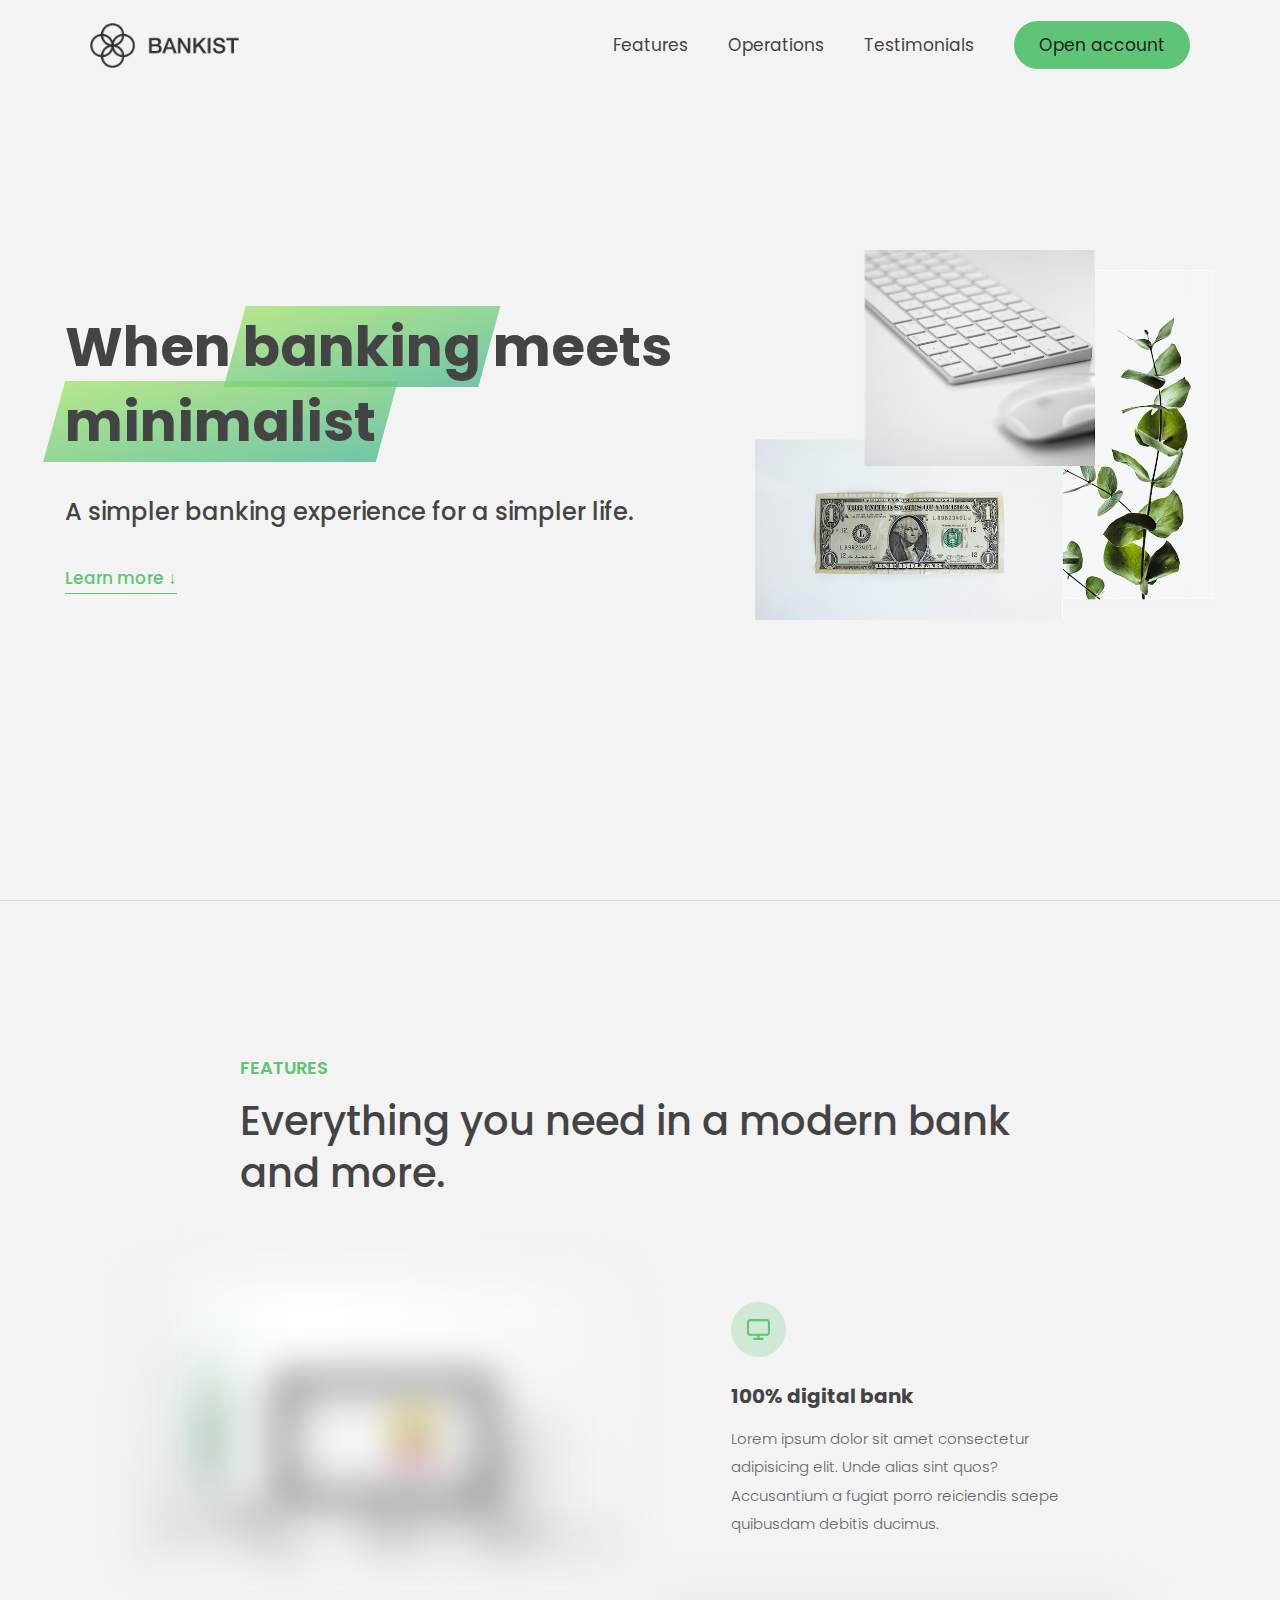
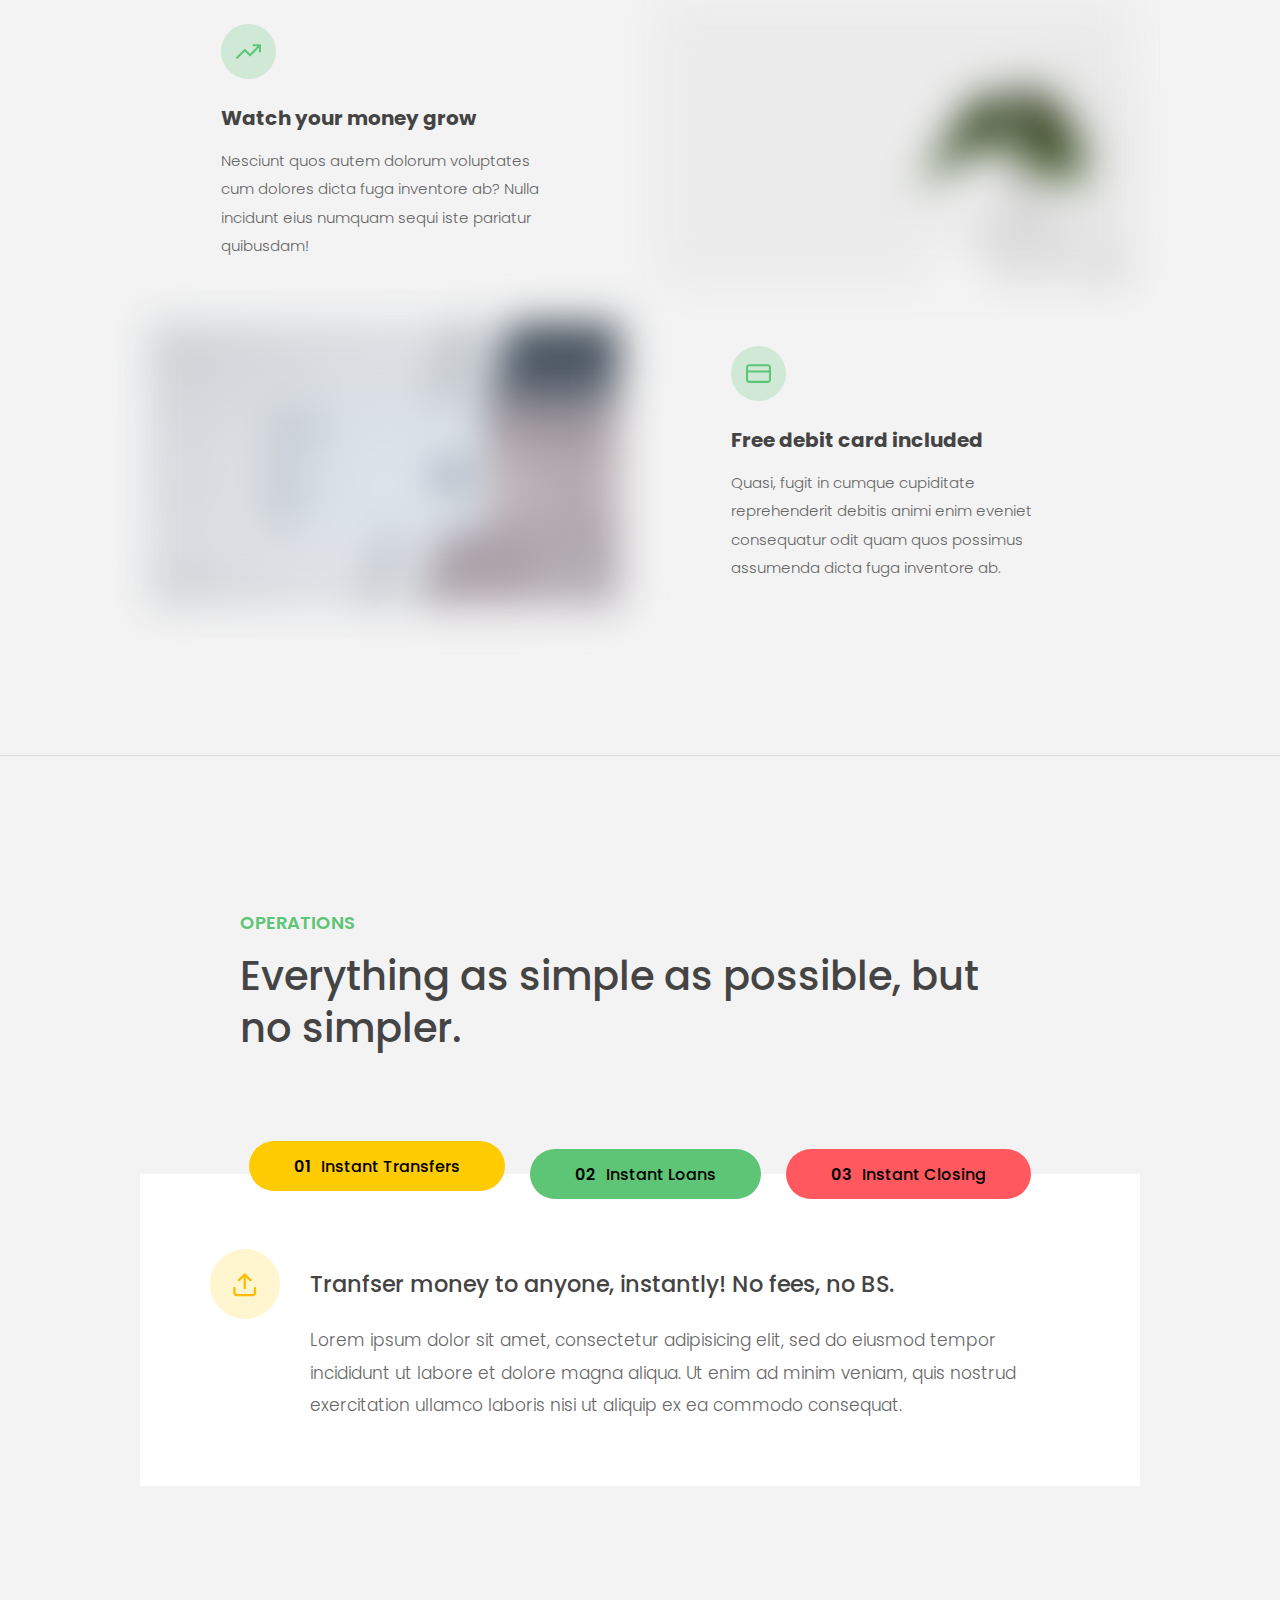
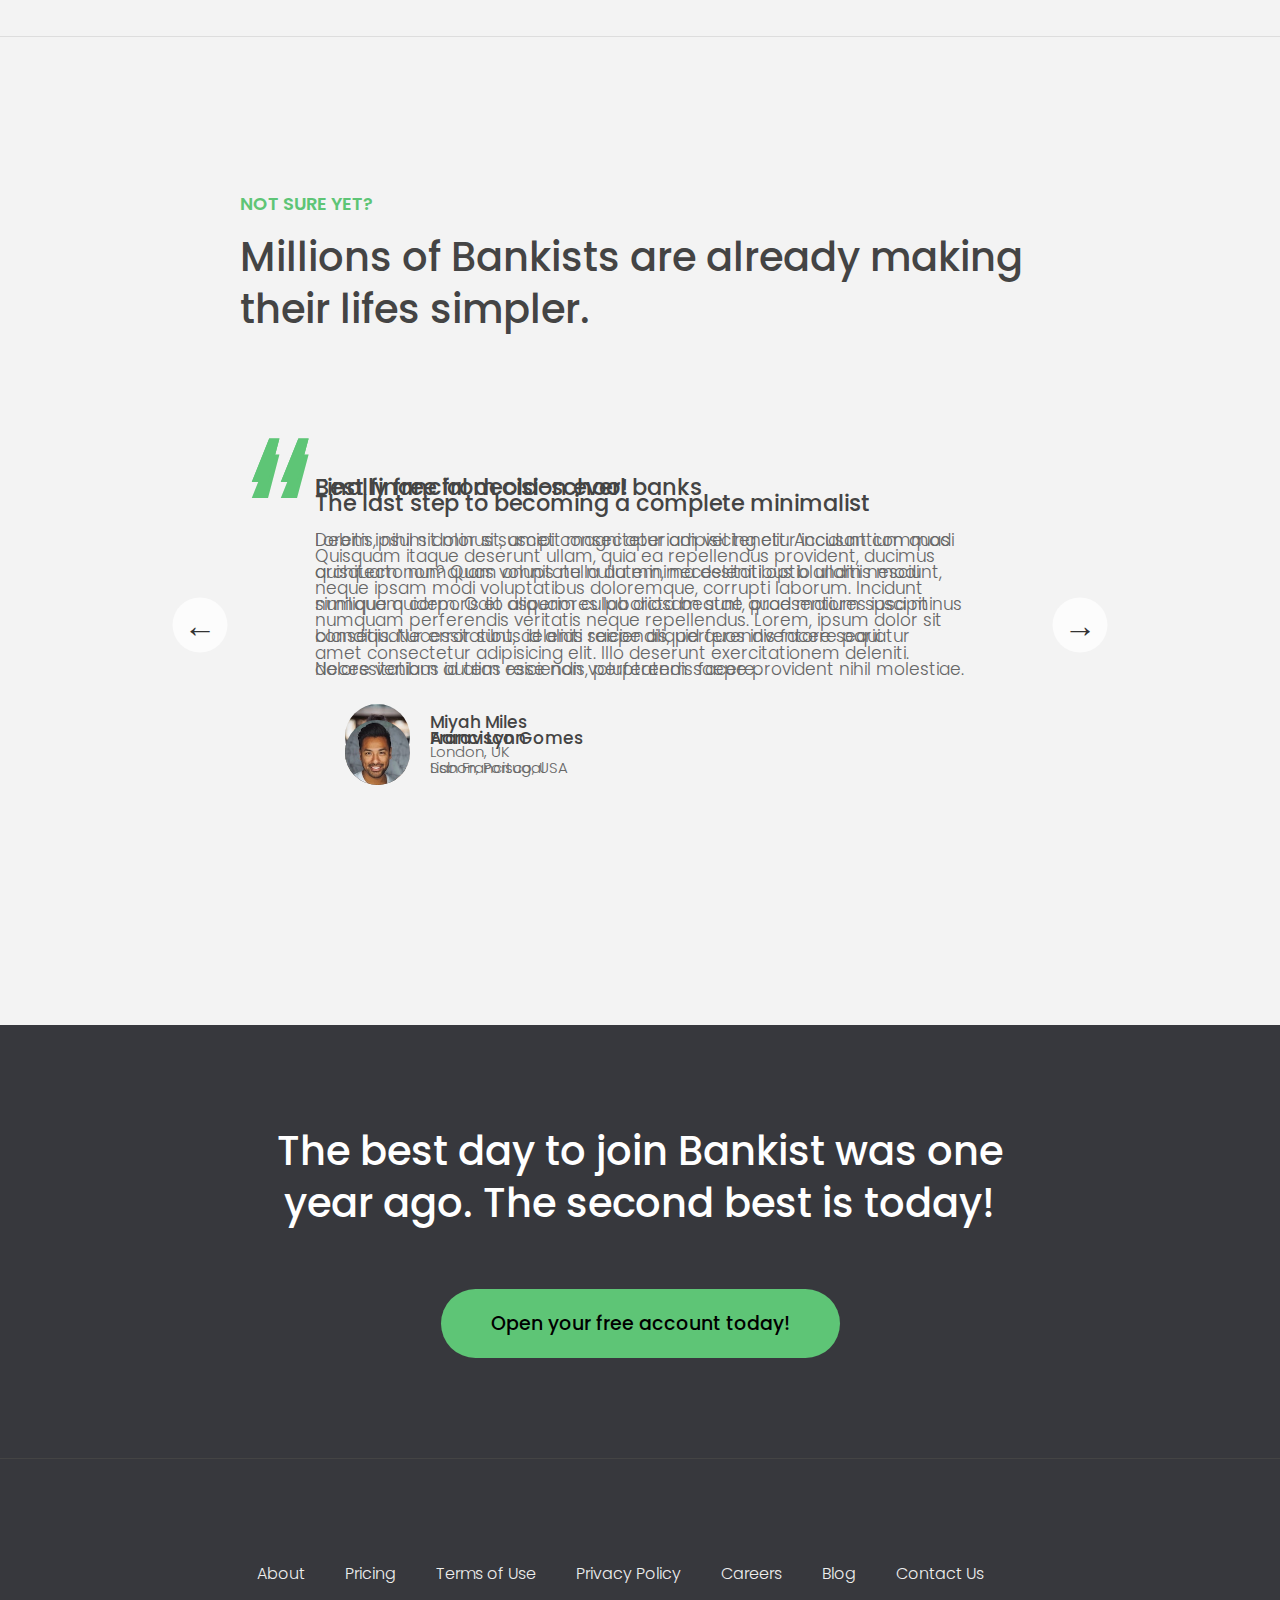
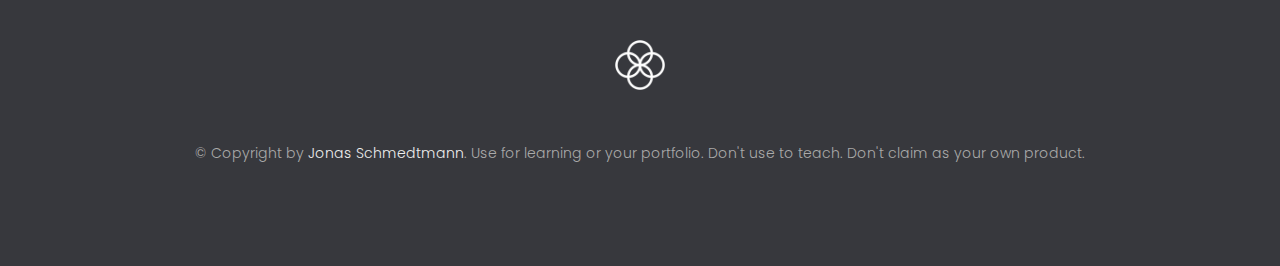
==== bankist-marketing-advDom/index.html @ c40a8ead "Creating a marketing and create account for bankist" ====
<!DOCTYPE html>
<html lang="en">
  <head>
    <meta charset="UTF-8" />
    <meta name="viewport" content="width=device-width, initial-scale=1.0" />
    <meta http-equiv="X-UA-Compatible" content="ie=edge" />
    <link rel="shortcut icon" type="image/png" href="img/icon.png" />

    <link
      href="https://fonts.googleapis.com/css?family=Poppins:300,400,500,600&display=swap"
      rel="stylesheet"
    />
    <link rel="stylesheet" href="style.css" />
    <title>Bankist | When Banking meets Minimalist</title>
  </head>
  <body>
    <header class="header">
      <nav class="nav">
        <img
          src="img/logo.png"
          alt="Bankist logo"
          class="nav__logo"
          id="logo"
        />
        <ul class="nav__links">
          <li class="nav__item">
            <a class="nav__link" href="#section--1">Features</a>
          </li>
          <li class="nav__item">
            <a class="nav__link" href="#section--2">Operations</a>
          </li>
          <li class="nav__item">
            <a class="nav__link" href="#section--3">Testimonials</a>
          </li>
          <li class="nav__item">
            <a class="nav__link nav__link--btn btn--show-modal" href="#"
              >Open account</a
            >
          </li>
        </ul>
      </nav>

      <div class="header__title">
        <h1>
          When
          <!-- Green highlight effect -->
          <span class="highlight">banking</span>
          meets<br />
          <span class="highlight">minimalist</span>
        </h1>
        <h4>A simpler banking experience for a simpler life.</h4>
        <button class="btn--text btn--scroll-to">Learn more &DownArrow;</button>
        <img
          src="img/hero.png"
          class="header__img"
          alt="Minimalist bank items"
        />
      </div>
    </header>

    <section class="section" id="section--1">
      <div class="section__title">
        <h2 class="section__description">Features</h2>
        <h3 class="section__header">
          Everything you need in a modern bank and more.
        </h3>
      </div>

      <div class="features">
        <img
          src="img/digital-lazy.jpg"
          data-src="img/digital.jpg"
          alt="Computer"
          class="features__img lazy-img"
        />
        <div class="features__feature">
          <div class="features__icon">
            <svg>
              <use xlink:href="img/icons.svg#icon-monitor"></use>
            </svg>
          </div>
          <h5 class="features__header">100% digital bank</h5>
          <p>
            Lorem ipsum dolor sit amet consectetur adipisicing elit. Unde alias
            sint quos? Accusantium a fugiat porro reiciendis saepe quibusdam
            debitis ducimus.
          </p>
        </div>

        <div class="features__feature">
          <div class="features__icon">
            <svg>
              <use xlink:href="img/icons.svg#icon-trending-up"></use>
            </svg>
          </div>
          <h5 class="features__header">Watch your money grow</h5>
          <p>
            Nesciunt quos autem dolorum voluptates cum dolores dicta fuga
            inventore ab? Nulla incidunt eius numquam sequi iste pariatur
            quibusdam!
          </p>
        </div>
        <img
          src="img/grow-lazy.jpg"
          data-src="img/grow.jpg"
          alt="Plant"
          class="features__img lazy-img"
        />

        <img
          src="img/card-lazy.jpg"
          data-src="img/card.jpg"
          alt="Credit card"
          class="features__img lazy-img"
        />
        <div class="features__feature">
          <div class="features__icon">
            <svg>
              <use xlink:href="img/icons.svg#icon-credit-card"></use>
            </svg>
          </div>
          <h5 class="features__header">Free debit card included</h5>
          <p>
            Quasi, fugit in cumque cupiditate reprehenderit debitis animi enim
            eveniet consequatur odit quam quos possimus assumenda dicta fuga
            inventore ab.
          </p>
        </div>
      </div>
    </section>

    <section class="section" id="section--2">
      <div class="section__title">
        <h2 class="section__description">Operations</h2>
        <h3 class="section__header">
          Everything as simple as possible, but no simpler.
        </h3>
      </div>

      <div class="operations">
        <div class="operations__tab-container">
          <button
            class="btn operations__tab operations__tab--1 operations__tab--active"
            data-tab="1"
          >
            <span>01</span>Instant Transfers
          </button>
          <button class="btn operations__tab operations__tab--2" data-tab="2">
            <span>02</span>Instant Loans
          </button>
          <button class="btn operations__tab operations__tab--3" data-tab="3">
            <span>03</span>Instant Closing
          </button>
        </div>
        <div
          class="operations__content operations__content--1 operations__content--active"
        >
          <div class="operations__icon operations__icon--1">
            <svg>
              <use xlink:href="img/icons.svg#icon-upload"></use>
            </svg>
          </div>
          <h5 class="operations__header">
            Tranfser money to anyone, instantly! No fees, no BS.
          </h5>
          <p>
            Lorem ipsum dolor sit amet, consectetur adipisicing elit, sed do
            eiusmod tempor incididunt ut labore et dolore magna aliqua. Ut enim
            ad minim veniam, quis nostrud exercitation ullamco laboris nisi ut
            aliquip ex ea commodo consequat.
          </p>
        </div>

        <div class="operations__content operations__content--2">
          <div class="operations__icon operations__icon--2">
            <svg>
              <use xlink:href="img/icons.svg#icon-home"></use>
            </svg>
          </div>
          <h5 class="operations__header">
            Buy a home or make your dreams come true, with instant loans.
          </h5>
          <p>
            Duis aute irure dolor in reprehenderit in voluptate velit esse
            cillum dolore eu fugiat nulla pariatur. Excepteur sint occaecat
            cupidatat non proident, sunt in culpa qui officia deserunt mollit
            anim id est laborum.
          </p>
        </div>
        <div class="operations__content operations__content--3">
          <div class="operations__icon operations__icon--3">
            <svg>
              <use xlink:href="img/icons.svg#icon-user-x"></use>
            </svg>
          </div>
          <h5 class="operations__header">
            No longer need your account? No problem! Close it instantly.
          </h5>
          <p>
            Excepteur sint occaecat cupidatat non proident, sunt in culpa qui
            officia deserunt mollit anim id est laborum. Ut enim ad minim
            veniam, quis nostrud exercitation ullamco laboris nisi ut aliquip ex
            ea commodo consequat.
          </p>
        </div>
      </div>
    </section>

    <section class="section" id="section--3">
      <div class="section__title section__title--testimonials">
        <h2 class="section__description">Not sure yet?</h2>
        <h3 class="section__header">
          Millions of Bankists are already making their lifes simpler.
        </h3>
      </div>

      <div class="slider">
        <div class="slide slide--1">
          <div class="testimonial">
            <h5 class="testimonial__header">Best financial decision ever!</h5>
            <blockquote class="testimonial__text">
              Lorem ipsum dolor sit, amet consectetur adipisicing elit.
              Accusantium quas quisquam non? Quas voluptate nulla minima
              deleniti optio ullam nesciunt, numquam corporis et asperiores
              laboriosam sunt, praesentium suscipit blanditiis. Necessitatibus
              id alias reiciendis, perferendis facere pariatur dolore veniam
              autem esse non voluptatem saepe provident nihil molestiae.
            </blockquote>
            <address class="testimonial__author">
              <img src="img/user-1.jpg" alt="" class="testimonial__photo" />
              <h6 class="testimonial__name">Aarav Lynn</h6>
              <p class="testimonial__location">San Francisco, USA</p>
            </address>
          </div>
        </div>

        <div class="slide slide--2">
          <div class="testimonial">
            <h5 class="testimonial__header">
              The last step to becoming a complete minimalist
            </h5>
            <blockquote class="testimonial__text">
              Quisquam itaque deserunt ullam, quia ea repellendus provident,
              ducimus neque ipsam modi voluptatibus doloremque, corrupti
              laborum. Incidunt numquam perferendis veritatis neque repellendus.
              Lorem, ipsum dolor sit amet consectetur adipisicing elit. Illo
              deserunt exercitationem deleniti.
            </blockquote>
            <address class="testimonial__author">
              <img src="img/user-2.jpg" alt="" class="testimonial__photo" />
              <h6 class="testimonial__name">Miyah Miles</h6>
              <p class="testimonial__location">London, UK</p>
            </address>
          </div>
        </div>

        <div class="slide slide--3">
          <div class="testimonial">
            <h5 class="testimonial__header">
              Finally free from old-school banks
            </h5>
            <blockquote class="testimonial__text">
              Debitis, nihil sit minus suscipit magni aperiam vel tenetur
              incidunt commodi architecto numquam omnis nulla autem,
              necessitatibus blanditiis modi similique quidem. Odio aliquam
              culpa dicta beatae quod maiores ipsa minus consequatur error sunt,
              deleniti saepe aliquid quos inventore sequi. Necessitatibus id
              alias reiciendis, perferendis facere.
            </blockquote>
            <address class="testimonial__author">
              <img src="img/user-3.jpg" alt="" class="testimonial__photo" />
              <h6 class="testimonial__name">Francisco Gomes</h6>
              <p class="testimonial__location">Lisbon, Portugal</p>
            </address>
          </div>
        </div>

        <!-- <div class="slide"><img src="img/img-1.jpg" alt="Photo 1" /></div>
        <div class="slide"><img src="img/img-2.jpg" alt="Photo 2" /></div>
        <div class="slide"><img src="img/img-3.jpg" alt="Photo 3" /></div>
        <div class="slide"><img src="img/img-4.jpg" alt="Photo 4" /></div> -->
        <button class="slider__btn slider__btn--left">&larr;</button>
        <button class="slider__btn slider__btn--right">&rarr;</button>
        <div class="dots"></div>
      </div>
    </section>

    <section class="section section--sign-up">
      <div class="section__title">
        <h3 class="section__header">
          The best day to join Bankist was one year ago. The second best is
          today!
        </h3>
      </div>
      <button class="btn btn--show-modal">Open your free account today!</button>
    </section>

    <footer class="footer">
      <ul class="footer__nav">
        <li class="footer__item">
          <a class="footer__link" href="#">About</a>
        </li>
        <li class="footer__item">
          <a class="footer__link" href="#">Pricing</a>
        </li>
        <li class="footer__item">
          <a class="footer__link" href="#">Terms of Use</a>
        </li>
        <li class="footer__item">
          <a class="footer__link" href="#">Privacy Policy</a>
        </li>
        <li class="footer__item">
          <a class="footer__link" href="#">Careers</a>
        </li>
        <li class="footer__item">
          <a class="footer__link" href="#">Blog</a>
        </li>
        <li class="footer__item">
          <a class="footer__link" href="#">Contact Us</a>
        </li>
      </ul>
      <img src="img/icon.png" alt="Logo" class="footer__logo" />
      <p class="footer__copyright">
        &copy; Copyright by
        <a
          class="footer__link twitter-link"
          target="_blank"
          href="https://twitter.com/jonasschmedtman"
          >Jonas Schmedtmann</a
        >. Use for learning or your portfolio. Don't use to teach. Don't claim
        as your own product.
      </p>
    </footer>

    <div class="modal hidden">
      <button class="btn--close-modal">&times;</button>
      <h2 class="modal__header">
        Open your bank account <br />
        in just <span class="highlight">5 minutes</span>
      </h2>
      <form class="modal__form">
        <label>First Name</label>
        <input type="text" />
        <label>Last Name</label>
        <input type="text" />
        <label>Email Address</label>
        <input type="email" />
        <button class="btn">Next step &rarr;</button>
      </form>
    </div>
    <div class="overlay hidden"></div>

    <script src="script.js"></script>
  </body>
</html>
---- bankist-marketing-advDom/style.css ----
/* The page is NOT responsive. You can implement responsiveness yourself if you wanna have some fun 😃 */

:root {
  --color-primary: #5ec576;
  --color-secondary: #ffcb03;
  --color-tertiary: #ff585f;
  --color-primary-darker: #4bbb7d;
  --color-secondary-darker: #ffbb00;
  --color-tertiary-darker: #fd424b;
  --color-primary-opacity: #5ec5763a;
  --color-secondary-opacity: #ffcd0331;
  --color-tertiary-opacity: #ff58602d;
  --gradient-primary: linear-gradient(to top left, #39b385, #9be15d);
  --gradient-secondary: linear-gradient(to top left, #ffb003, #ffcb03);
}

* {
  margin: 0;
  padding: 0;
  box-sizing: inherit;
}

html {
  font-size: 62.5%;
  box-sizing: border-box;
}

body {
  font-family: 'Poppins', sans-serif;
  font-weight: 300;
  color: #444;
  line-height: 1.9;
  background-color: #f3f3f3;
}

/* GENERAL ELEMENTS */
.section {
  padding: 15rem 3rem;
  border-top: 1px solid #ddd;

  transition: transform 1s, opacity 1s;
}

.section--hidden {
  opacity: 0;
  transform: translateY(8rem);
}

.section__title {
  max-width: 80rem;
  margin: 0 auto 8rem auto;
}

.section__description {
  font-size: 1.8rem;
  font-weight: 600;
  text-transform: uppercase;
  color: var(--color-primary);
  margin-bottom: 1rem;
}

.section__header {
  font-size: 4rem;
  line-height: 1.3;
  font-weight: 500;
}

.btn {
  display: inline-block;
  background-color: var(--color-primary);
  font-size: 1.6rem;
  font-family: inherit;
  font-weight: 500;
  border: none;
  padding: 1.25rem 4.5rem;
  border-radius: 10rem;
  cursor: pointer;
  transition: all 0.3s;
}

.btn:hover {
  background-color: var(--color-primary-darker);
}

.btn--text {
  display: inline-block;
  background: none;
  font-size: 1.7rem;
  font-family: inherit;
  font-weight: 500;
  color: var(--color-primary);
  border: none;
  border-bottom: 1px solid currentColor;
  padding-bottom: 2px;
  cursor: pointer;
  transition: all 0.3s;
}

p {
  color: #666;
}

/* This is BAD for accessibility! Don't do in the real world! */
button:focus {
  outline: none;
}

img {
  transition: filter 0.5s;
}

.lazy-img {
  filter: blur(20px);
}

/* NAVIGATION */
.nav {
  display: flex;
  justify-content: space-between;
  align-items: center;
  height: 9rem;
  width: 100%;
  padding: 0 6rem;
  z-index: 100;
}

/* nav and stickly class at the same time */
.nav.sticky {
  position: fixed;
  background-color: rgba(255, 255, 255, 0.95);
}

.nav__logo {
  height: 4.5rem;
  transition: all 0.3s;
}

.nav__links {
  display: flex;
  align-items: center;
  list-style: none;
}

.nav__item {
  margin-left: 4rem;
}

.nav__link:link,
.nav__link:visited {
  font-size: 1.7rem;
  font-weight: 400;
  color: inherit;
  text-decoration: none;
  display: block;
  transition: all 0.3s;
}

.nav__link--btn:link,
.nav__link--btn:visited {
  padding: 0.8rem 2.5rem;
  border-radius: 3rem;
  background-color: var(--color-primary);
  color: #222;
}

.nav__link--btn:hover,
.nav__link--btn:active {
  color: inherit;
  background-color: var(--color-primary-darker);
  color: #333;
}

/* HEADER */
.header {
  padding: 0 3rem;
  height: 100vh;
  display: flex;
  flex-direction: column;
  align-items: center;
}

.header__title {
  flex: 1;

  max-width: 115rem;
  display: grid;
  grid-template-columns: 3fr 2fr;
  row-gap: 3rem;
  align-content: center;
  justify-content: center;

  align-items: start;
  justify-items: start;
}

h1 {
  font-size: 5.5rem;
  line-height: 1.35;
}

h4 {
  font-size: 2.4rem;
  font-weight: 500;
}

.header__img {
  width: 100%;
  grid-column: 2 / 3;
  grid-row: 1 / span 4;
  transform: translateY(-6rem);
}

.highlight {
  position: relative;
}

.highlight::after {
  display: block;
  content: '';
  position: absolute;
  bottom: 0;
  left: 0;
  height: 100%;
  width: 100%;
  z-index: -1;
  opacity: 0.7;
  transform: scale(1.07, 1.05) skewX(-15deg);
  background-image: var(--gradient-primary);
}

/* FEATURES */
.features {
  display: grid;
  grid-template-columns: 1fr 1fr;
  gap: 4rem;
  margin: 0 12rem;
}

.features__img {
  width: 100%;
}

.features__feature {
  align-self: center;
  justify-self: center;
  width: 70%;
  font-size: 1.5rem;
}

.features__icon {
  display: flex;
  align-items: center;
  justify-content: center;
  background-color: var(--color-primary-opacity);
  height: 5.5rem;
  width: 5.5rem;
  border-radius: 50%;
  margin-bottom: 2rem;
}

.features__icon svg {
  height: 2.5rem;
  width: 2.5rem;
  fill: var(--color-primary);
}

.features__header {
  font-size: 2rem;
  margin-bottom: 1rem;
}

/* OPERATIONS */
.operations {
  max-width: 100rem;
  margin: 12rem auto 0 auto;

  background-color: #fff;
}

.operations__tab-container {
  display: flex;
  justify-content: center;
}

.operations__tab {
  margin-right: 2.5rem;
  transform: translateY(-50%);
}

.operations__tab span {
  margin-right: 1rem;
  font-weight: 600;
  display: inline-block;
}

.operations__tab--1 {
  background-color: var(--color-secondary);
}

.operations__tab--1:hover {
  background-color: var(--color-secondary-darker);
}

.operations__tab--3 {
  background-color: var(--color-tertiary);
  margin: 0;
}

.operations__tab--3:hover {
  background-color: var(--color-tertiary-darker);
}

.operations__tab--active {
  transform: translateY(-66%);
}

.operations__content {
  display: none;

  /* JUST PRESENTATIONAL */
  font-size: 1.7rem;
  padding: 2.5rem 7rem 6.5rem 7rem;
}

.operations__content--active {
  display: grid;
  grid-template-columns: 7rem 1fr;
  column-gap: 3rem;
  row-gap: 0.5rem;
}

.operations__header {
  font-size: 2.25rem;
  font-weight: 500;
  align-self: center;
}

.operations__icon {
  display: flex;
  align-items: center;
  justify-content: center;
  height: 7rem;
  width: 7rem;
  border-radius: 50%;
}

.operations__icon svg {
  height: 2.75rem;
  width: 2.75rem;
}

.operations__content p {
  grid-column: 2;
}

.operations__icon--1 {
  background-color: var(--color-secondary-opacity);
}
.operations__icon--2 {
  background-color: var(--color-primary-opacity);
}
.operations__icon--3 {
  background-color: var(--color-tertiary-opacity);
}
.operations__icon--1 svg {
  fill: var(--color-secondary-darker);
}
.operations__icon--2 svg {
  fill: var(--color-primary);
}
.operations__icon--3 svg {
  fill: var(--color-tertiary);
}

/* SLIDER */
.slider {
  max-width: 100rem;
  height: 50rem;
  margin: 0 auto;
  position: relative;

  /* IN THE END */
  overflow: hidden;
}

.slide {
  position: absolute;
  top: 0;
  width: 100%;
  height: 50rem;

  display: flex;
  align-items: center;
  justify-content: center;

  /* THIS creates the animation! */
  transition: transform 1s;
}

.slide > img {
  /* Only for images that have different size than slide */
  width: 100%;
  height: 100%;
  object-fit: cover;
}

.slider__btn {
  position: absolute;
  top: 50%;
  z-index: 10;

  border: none;
  background: rgba(255, 255, 255, 0.7);
  font-family: inherit;
  color: #333;
  border-radius: 50%;
  height: 5.5rem;
  width: 5.5rem;
  font-size: 3.25rem;
  cursor: pointer;
}

.slider__btn--left {
  left: 6%;
  transform: translate(-50%, -50%);
}

.slider__btn--right {
  right: 6%;
  transform: translate(50%, -50%);
}

.dots {
  position: absolute;
  bottom: 5%;
  left: 50%;
  transform: translateX(-50%);
  display: flex;
}

.dots__dot {
  border: none;
  background-color: #b9b9b9;
  opacity: 0.7;
  height: 1rem;
  width: 1rem;
  border-radius: 50%;
  margin-right: 1.75rem;
  cursor: pointer;
  transition: all 0.5s;

  /* Only necessary when overlying images */
  /* box-shadow: 0 0.6rem 1.5rem rgba(0, 0, 0, 0.7); */
}

.dots__dot:last-child {
  margin: 0;
}

.dots__dot--active {
  /* background-color: #fff; */
  background-color: #888;
  opacity: 1;
}

/* TESTIMONIALS */
.testimonial {
  width: 65%;
  position: relative;
}

.testimonial::before {
  content: '\201C';
  position: absolute;
  top: -5.7rem;
  left: -6.8rem;
  line-height: 1;
  font-size: 20rem;
  font-family: inherit;
  color: var(--color-primary);
  z-index: -1;
}

.testimonial__header {
  font-size: 2.25rem;
  font-weight: 500;
  margin-bottom: 1.5rem;
}

.testimonial__text {
  font-size: 1.7rem;
  margin-bottom: 3.5rem;
  color: #666;
}

.testimonial__author {
  margin-left: 3rem;
  font-style: normal;

  display: grid;
  grid-template-columns: 6.5rem 1fr;
  column-gap: 2rem;
}

.testimonial__photo {
  grid-row: 1 / span 2;
  width: 6.5rem;
  border-radius: 50%;
}

.testimonial__name {
  font-size: 1.7rem;
  font-weight: 500;
  align-self: end;
  margin: 0;
}

.testimonial__location {
  font-size: 1.5rem;
}

.section__title--testimonials {
  margin-bottom: 4rem;
}

/* SIGNUP */
.section--sign-up {
  background-color: #37383d;
  border-top: none;
  border-bottom: 1px solid #444;
  text-align: center;
  padding: 10rem 3rem;
}

.section--sign-up .section__header {
  color: #fff;
  text-align: center;
}

.section--sign-up .section__title {
  margin-bottom: 6rem;
}

.section--sign-up .btn {
  font-size: 1.9rem;
  padding: 2rem 5rem;
}

/* FOOTER */
.footer {
  padding: 10rem 3rem;
  background-color: #37383d;
}

.footer__nav {
  list-style: none;
  display: flex;
  justify-content: center;
  margin-bottom: 5rem;
}

.footer__item {
  margin-right: 4rem;
}

.footer__link {
  font-size: 1.6rem;
  color: #eee;
  text-decoration: none;
}

.footer__logo {
  height: 5rem;
  display: block;
  margin: 0 auto;
  margin-bottom: 5rem;
}

.footer__copyright {
  font-size: 1.4rem;
  color: #aaa;
  text-align: center;
}

.footer__copyright .footer__link {
  font-size: 1.4rem;
}

/* MODAL WINDOW */
.modal {
  position: fixed;
  top: 50%;
  left: 50%;
  transform: translate(-50%, -50%);
  max-width: 60rem;
  background-color: #f3f3f3;
  padding: 5rem 6rem;
  box-shadow: 0 4rem 6rem rgba(0, 0, 0, 0.3);
  z-index: 1000;
  transition: all 0.5s;
}

.overlay {
  position: fixed;
  top: 0;
  left: 0;
  width: 100%;
  height: 100%;
  background-color: rgba(0, 0, 0, 0.5);
  backdrop-filter: blur(4px);
  z-index: 100;
  transition: all 0.5s;
}

.modal__header {
  font-size: 3.25rem;
  margin-bottom: 4.5rem;
  line-height: 1.5;
}

.modal__form {
  margin: 0 3rem;
  display: grid;
  grid-template-columns: 1fr 2fr;
  align-items: center;
  gap: 2.5rem;
}

.modal__form label {
  font-size: 1.7rem;
  font-weight: 500;
}

.modal__form input {
  font-size: 1.7rem;
  padding: 1rem 1.5rem;
  border: 1px solid #ddd;
  border-radius: 0.5rem;
}

.modal__form button {
  grid-column: 1 / span 2;
  justify-self: center;
  margin-top: 1rem;
}

.btn--close-modal {
  font-family: inherit;
  color: inherit;
  position: absolute;
  top: 0.5rem;
  right: 2rem;
  font-size: 4rem;
  cursor: pointer;
  border: none;
  background: none;
}

.hidden {
  visibility: hidden;
  opacity: 0;
}

/* COOKIE MESSAGE */
.cookie-message {
  display: flex;
  align-items: center;
  justify-content: space-evenly;
  width: 100%;
  background-color: white;
  color: #bbb;
  font-size: 1.5rem;
  font-weight: 400;
}
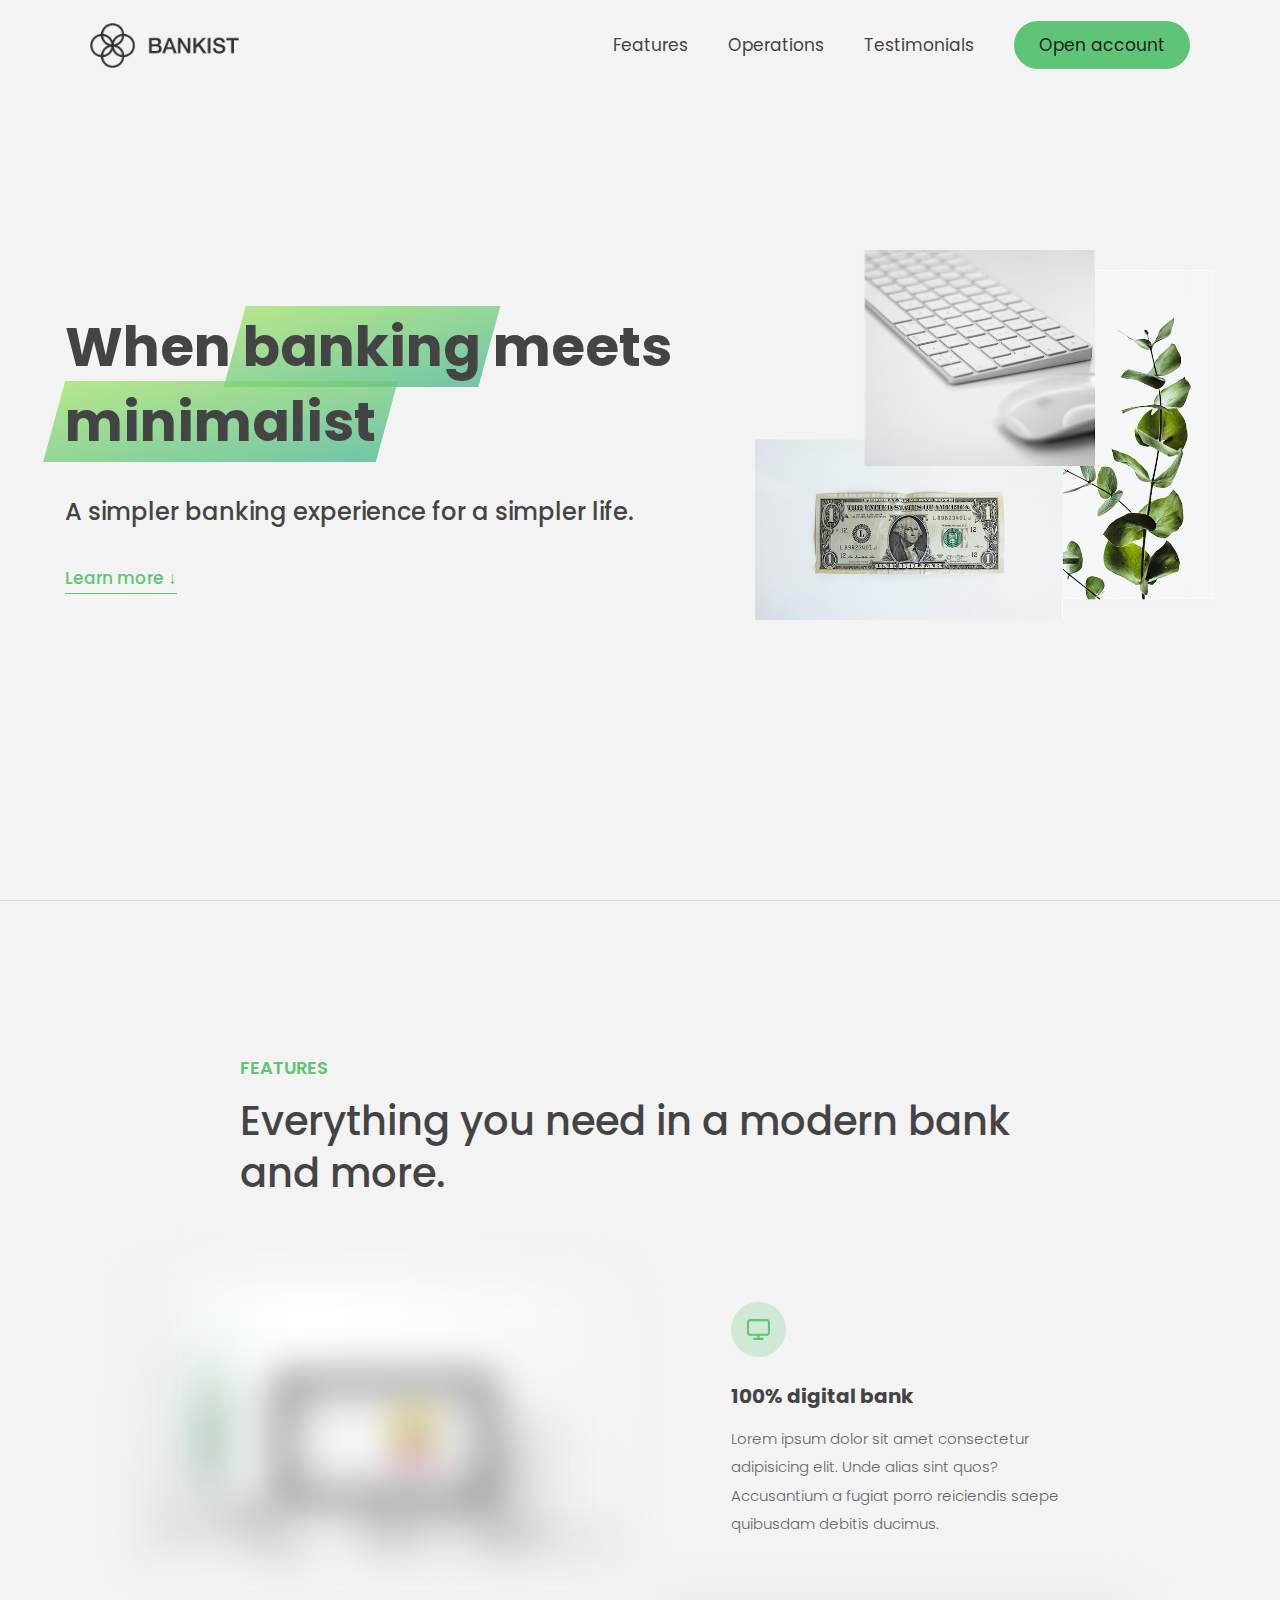
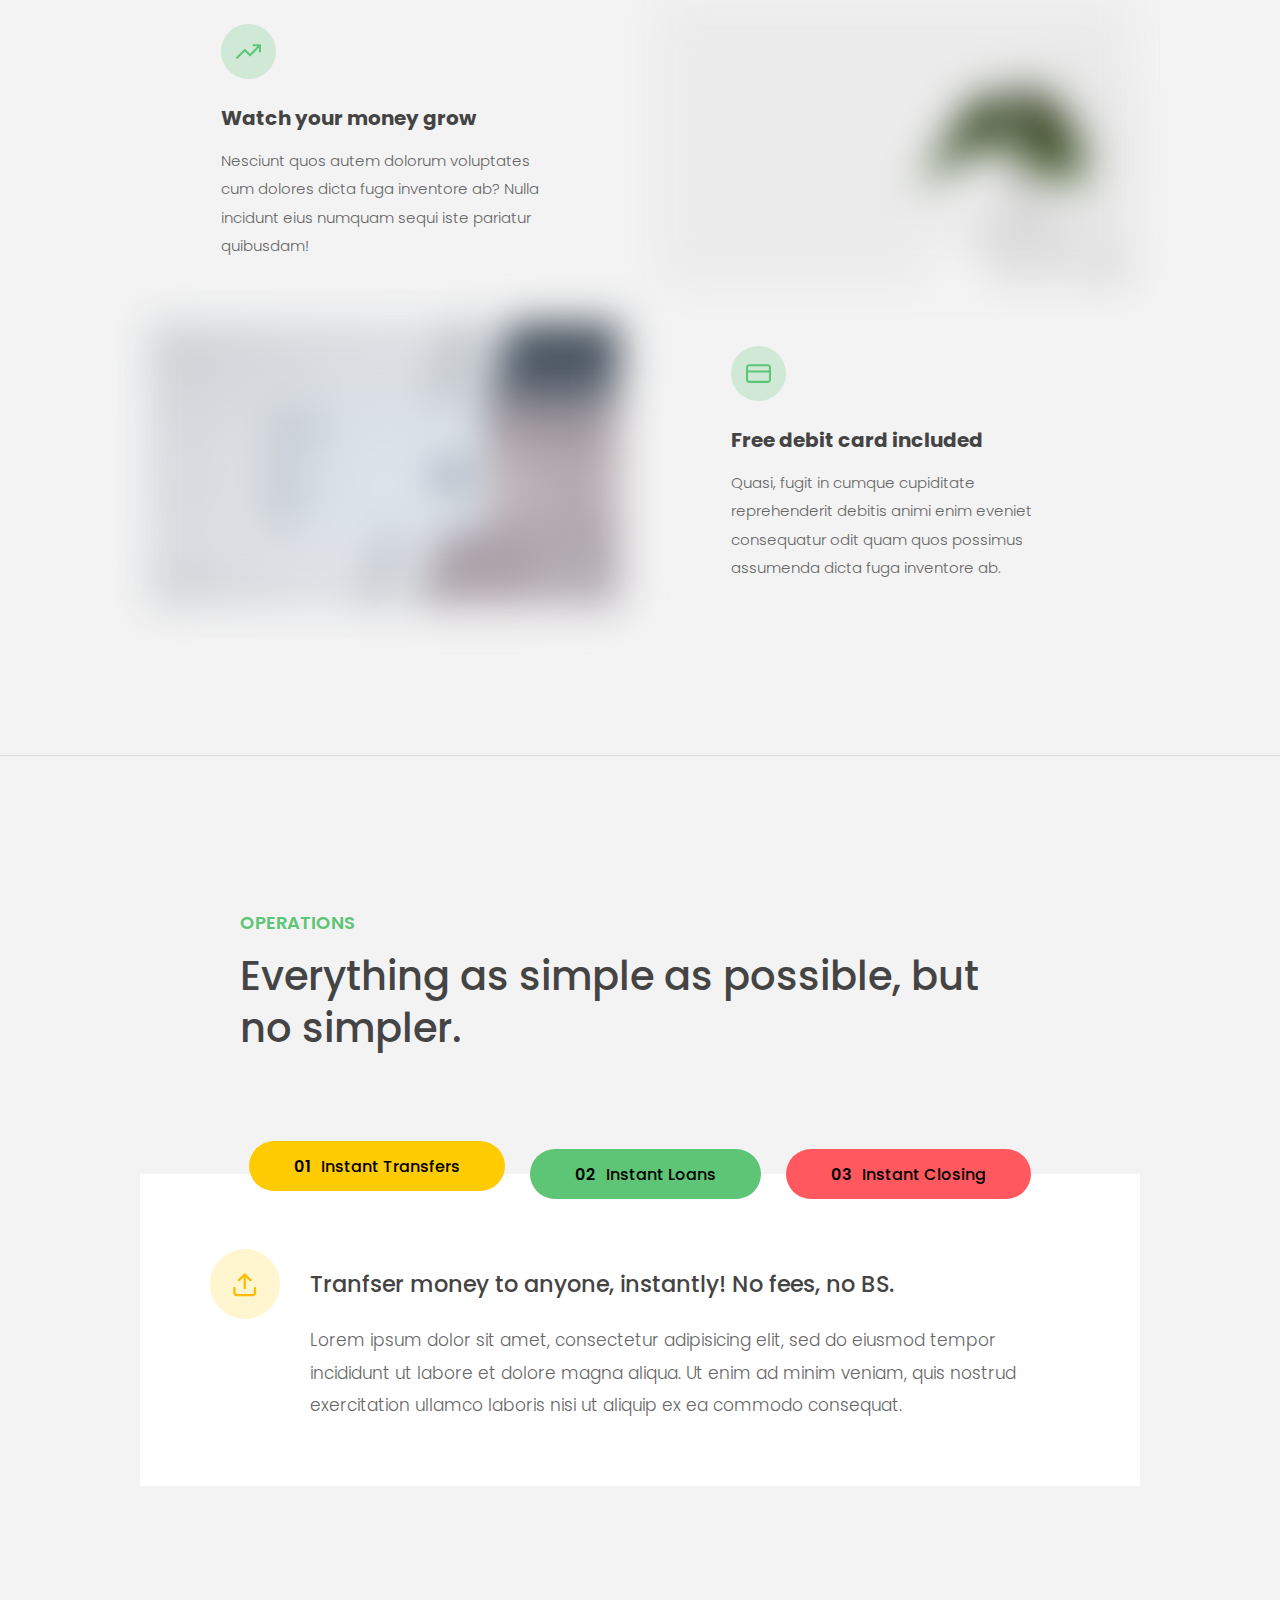
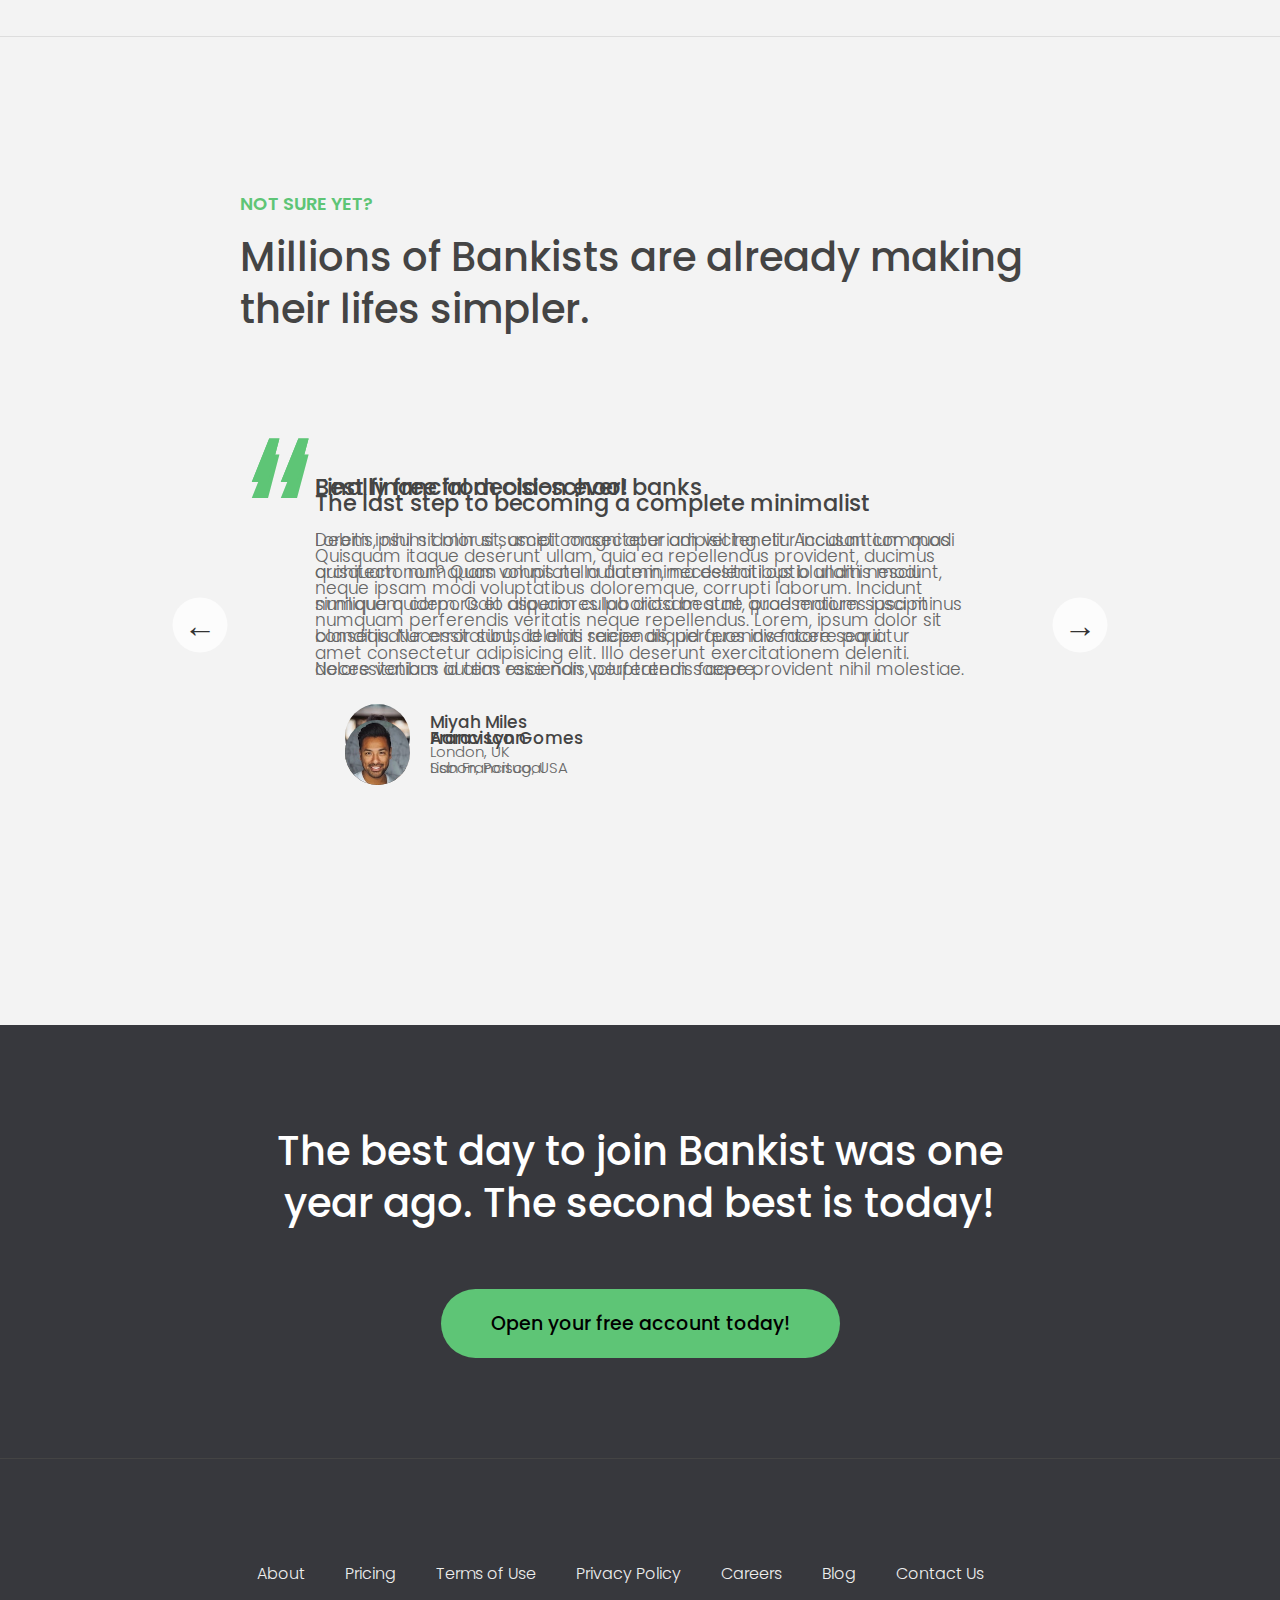
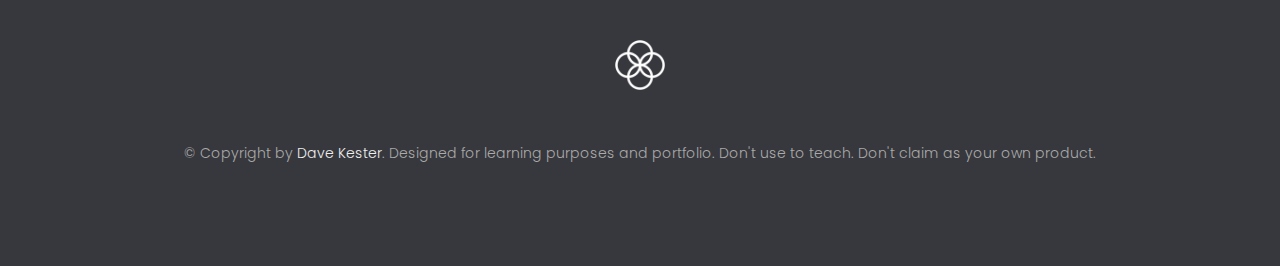
==== commit 261d7b95: "onClick learn more, smooth scroll to section 1" ====
--- a/bankist-marketing-advDom/index.html
+++ b/bankist-marketing-advDom/index.html
@@ -21,6 +21,8 @@
           alt="Bankist logo"
           class="nav__logo"
           id="logo"
+          designer="Dave Kester"
+          data-version-number="3.0"
         />
         <ul class="nav__links">
           <li class="nav__item">
@@ -325,10 +327,10 @@
         <a
           class="footer__link twitter-link"
           target="_blank"
-          href="https://twitter.com/jonasschmedtman"
-          >Jonas Schmedtmann</a
-        >. Use for learning or your portfolio. Don't use to teach. Don't claim
-        as your own product.
+          href="https://twitter.com/realkesterdave"
+          >Dave Kester</a
+        >. Designed for learning purposes and portfolio. Don't use to teach.
+        Don't claim as your own product.
       </p>
     </footer>
 
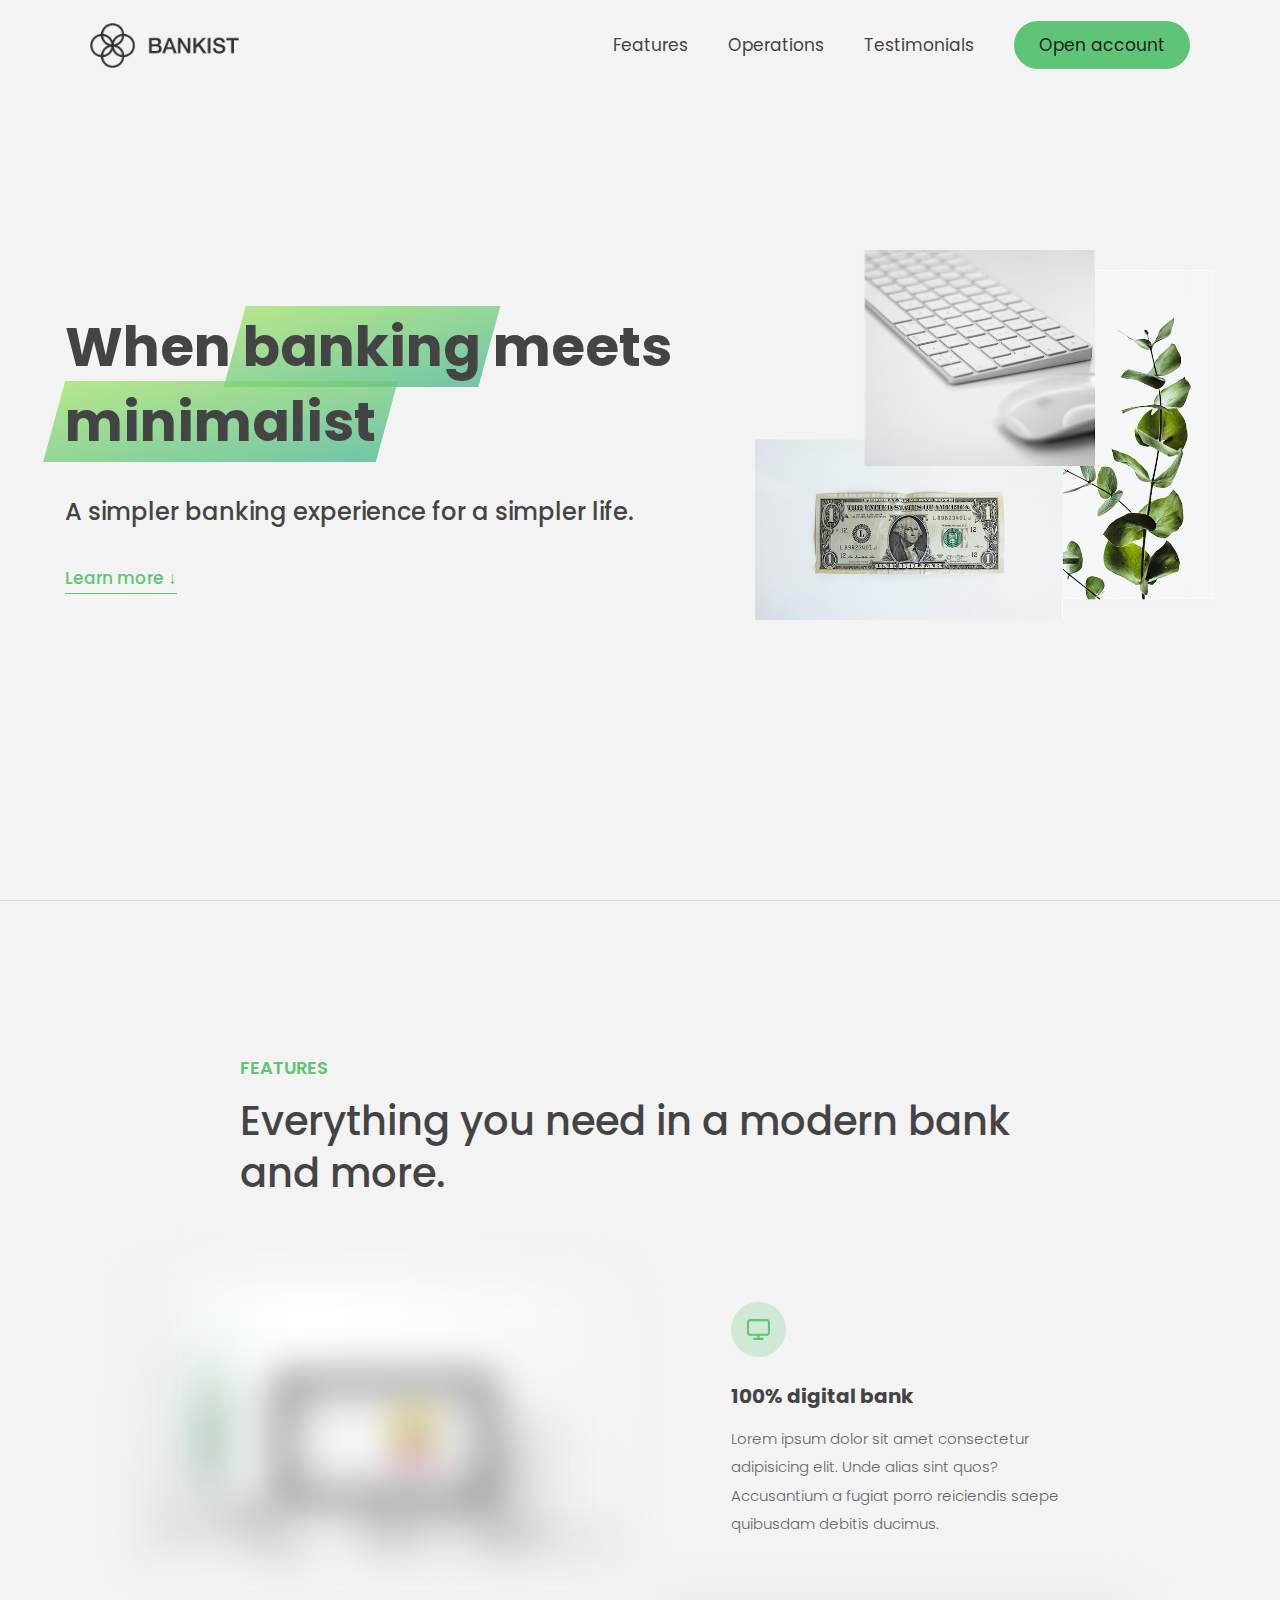
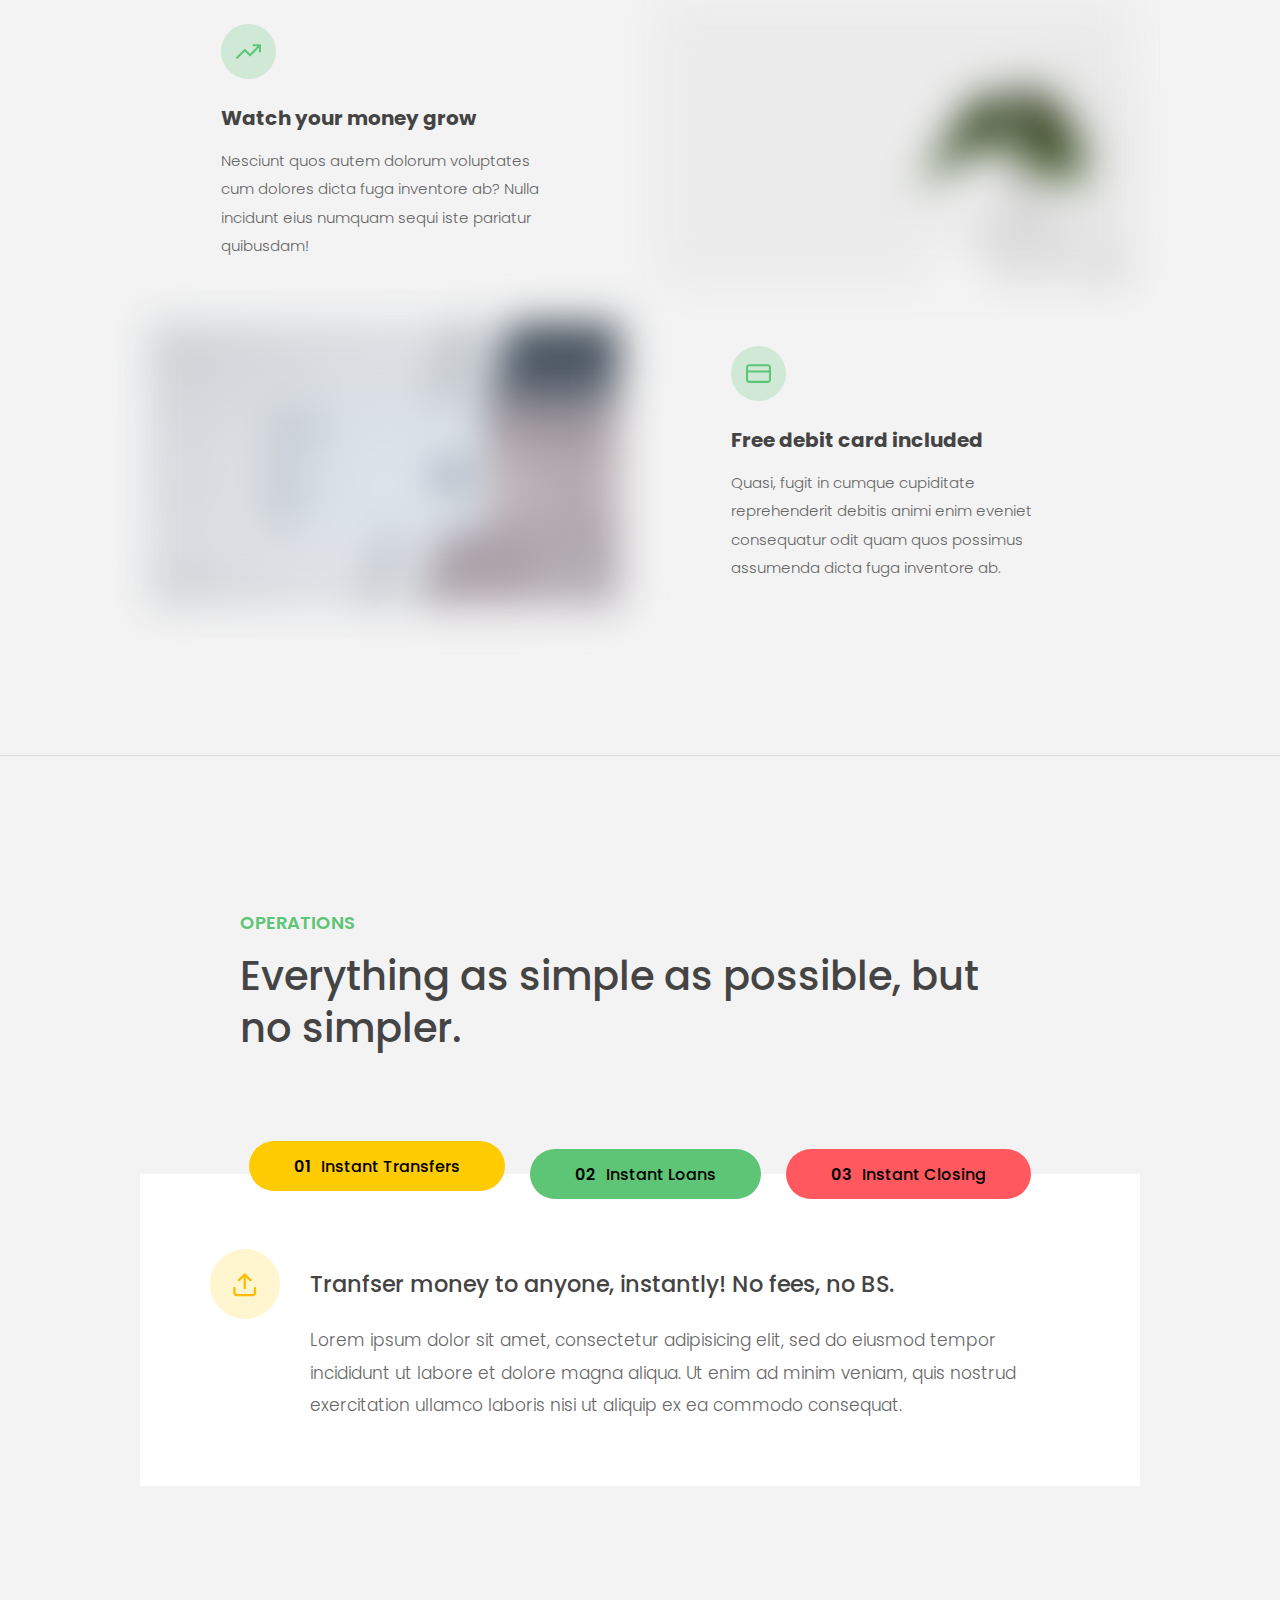
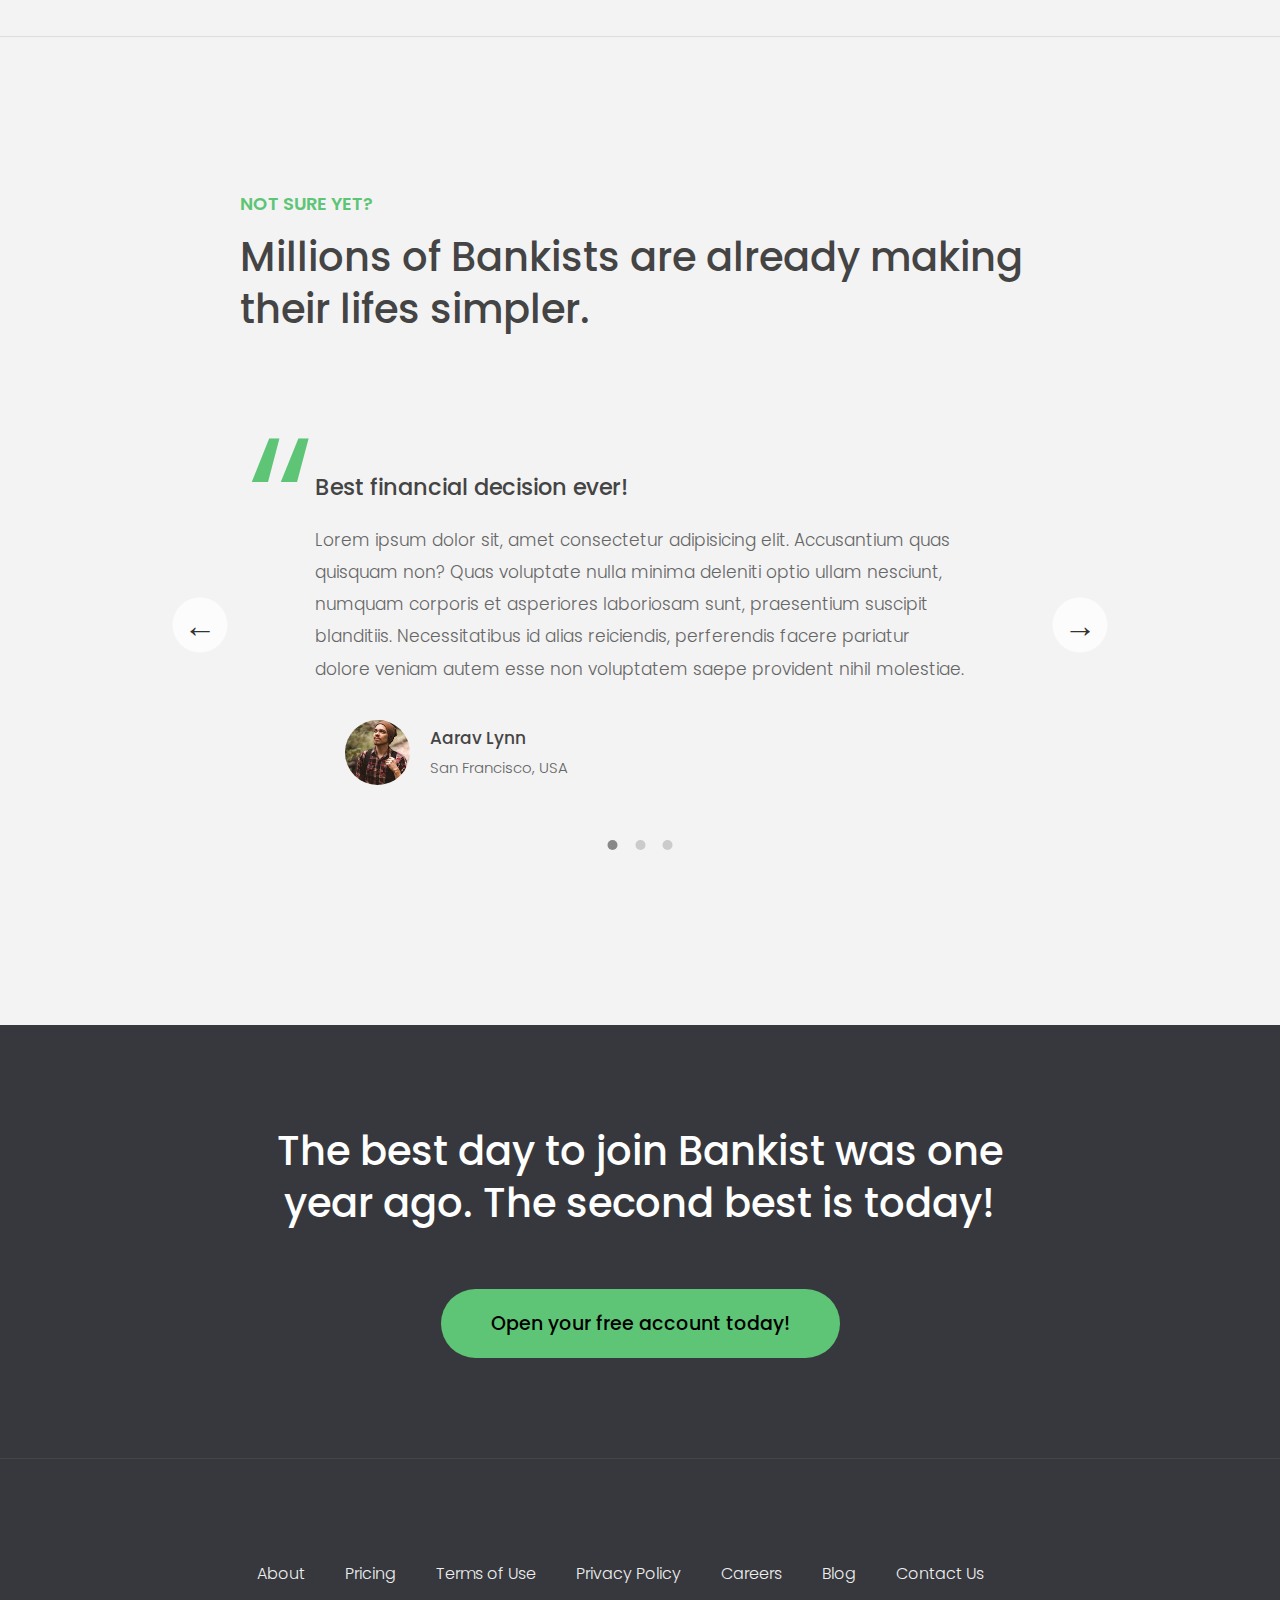
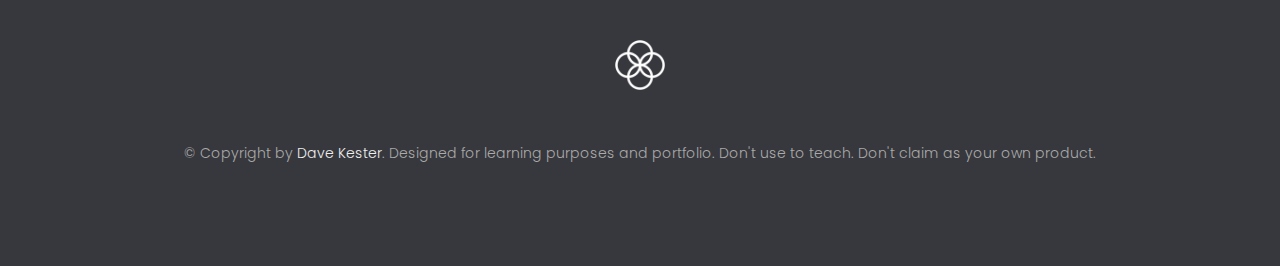
==== commit 38a7368b: "image slider component" ====
--- a/bankist-marketing-advDom/index.html
+++ b/bankist-marketing-advDom/index.html
@@ -281,6 +281,7 @@
         <div class="slide"><img src="img/img-2.jpg" alt="Photo 2" /></div>
         <div class="slide"><img src="img/img-3.jpg" alt="Photo 3" /></div>
         <div class="slide"><img src="img/img-4.jpg" alt="Photo 4" /></div> -->
+
         <button class="slider__btn slider__btn--left">&larr;</button>
         <button class="slider__btn slider__btn--right">&rarr;</button>
         <div class="dots"></div>
